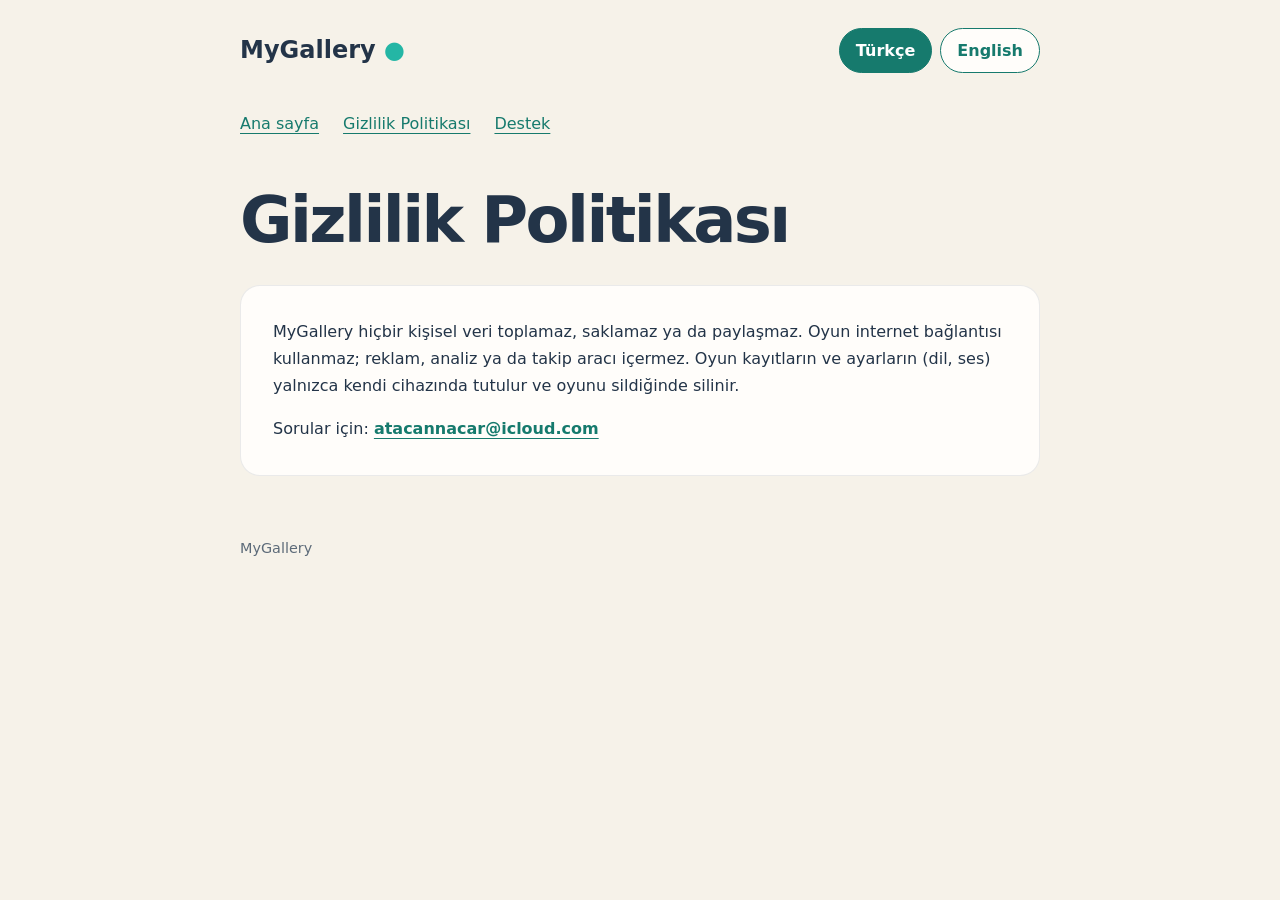
==== privacy.html @ e35fd09b "MyGallery destek ve gizlilik sayfaları Co-Authored-By: Claude Opus 5.5 <noreply@anthropic.com>" ====
<!doctype html>
<html lang="tr">
<head>
  <meta charset="utf-8">
  <meta name="viewport" content="width=device-width, initial-scale=1">
  <title>Gizlilik / Privacy · MyGallery</title>
  <meta name="description" content="MyGallery — araba galerisi işletme oyunu / car dealership game.">
  <link rel="stylesheet" href="style.css">
  <script src="site.js" defer></script>
</head>
<body>
  <header><a class="brand" data-page href="index.html">MyGallery<span aria-hidden="true"> ●</span></a>
    <div class="languages" role="group" aria-label="Dil / Language">
      <button type="button" data-select-lang="tr" lang="tr">Türkçe</button>
      <button type="button" data-select-lang="en" lang="en">English</button>
    </div>
  </header>
  <main><section lang="tr" data-lang="tr"><nav aria-label="Sayfalar"><a data-page href="index.html">Ana sayfa</a><a data-page href="privacy.html">Gizlilik Politikası</a><a data-page href="support.html">Destek</a></nav><h1>Gizlilik Politikası</h1><div class="card"><p>MyGallery hiçbir kişisel veri toplamaz, saklamaz ya da paylaşmaz. Oyun internet bağlantısı kullanmaz; reklam, analiz ya da takip aracı içermez. Oyun kayıtların ve ayarların (dil, ses) yalnızca kendi cihazında tutulur ve oyunu sildiğinde silinir.</p><p>Sorular için: <span class="email"><a href="mailto:atacannacar@icloud.com">atacannacar@icloud.com</a></span></p></div></section><section lang="en" data-lang="en"><nav aria-label="Pages"><a data-page href="index.html">Home</a><a data-page href="privacy.html">Privacy Policy</a><a data-page href="support.html">Support</a></nav><h1>Privacy Policy</h1><div class="card"><p>MyGallery does not collect, store or share any personal data. The game does not use the internet and contains no ads, analytics or tracking. Your saves and settings (language, sound) are kept only on your device and are removed when you delete the game.</p><p>Questions: <span class="email"><a href="mailto:atacannacar@icloud.com">atacannacar@icloud.com</a></span></p></div></section></main>
  <footer>MyGallery</footer>
</body>
</html>
---- style.css ----
:root {
  color-scheme: light;
  --cream: #f6f2e9;
  --paper: #fffdfa;
  --ink: #233448;
  --teal: #167a6d;
  --accent: #24b6a5;
}
* { box-sizing: border-box; }
body {
  margin: 0;
  color: var(--ink);
  background: var(--cream);
  font-family: ui-rounded, system-ui, -apple-system, BlinkMacSystemFont, "Segoe UI", sans-serif;
  line-height: 1.7;
  overflow-wrap: anywhere;
}
header, main, footer { width: min(100% - 40px, 800px); margin-inline: auto; }
header { display: flex; align-items: center; justify-content: space-between; gap: 20px; flex-wrap: wrap; padding-block: 28px; }
.brand { color: var(--ink); font-size: 1.5rem; font-weight: 850; text-decoration: none; }
.brand span { color: var(--accent); }
.languages { display: flex; gap: 8px; }
button, a { touch-action: manipulation; }
button {
  min-height: 44px;
  padding: 8px 16px;
  border: 1px solid var(--teal);
  border-radius: 24px;
  font: inherit;
  font-weight: 650;
  color: var(--teal);
  background: var(--paper);
  cursor: pointer;
}
button[aria-pressed="true"] { color: white; background: var(--teal); }
a { color: var(--teal); text-underline-offset: 4px; }
a:focus-visible, button:focus-visible { outline: 3px solid var(--ink); outline-offset: 4px; }
nav { display: flex; gap: 8px 24px; flex-wrap: wrap; margin-bottom: 40px; }
nav a { display: inline-flex; align-items: center; min-height: 44px; }
h1 { font-size: clamp(2.2rem, 7vw, 4rem); letter-spacing: -0.04em; line-height: 1.12; margin: 16px 0 28px; }
h2 { font-size: 1.25rem; line-height: 1.4; margin-top: 0; }
p { margin: 0 0 16px; }
p:last-child { margin-bottom: 0; }
.lead { font-size: 1.15rem; margin-bottom: 32px; }
.eyebrow { color: var(--teal); font-weight: 750; }
.card { padding: clamp(20px, 4vw, 32px); margin-block: 20px; background: var(--paper); border: 1px solid #23344818; border-radius: 20px; }
.email { font-weight: 650; }
footer { padding-block: 40px; color: #5d6b79; font-size: 0.9rem; }
section + section { margin-top: 48px; }
[hidden] { display: none !important; }
@media (prefers-reduced-motion: no-preference) {
  button { transition: background-color 120ms ease; }
}
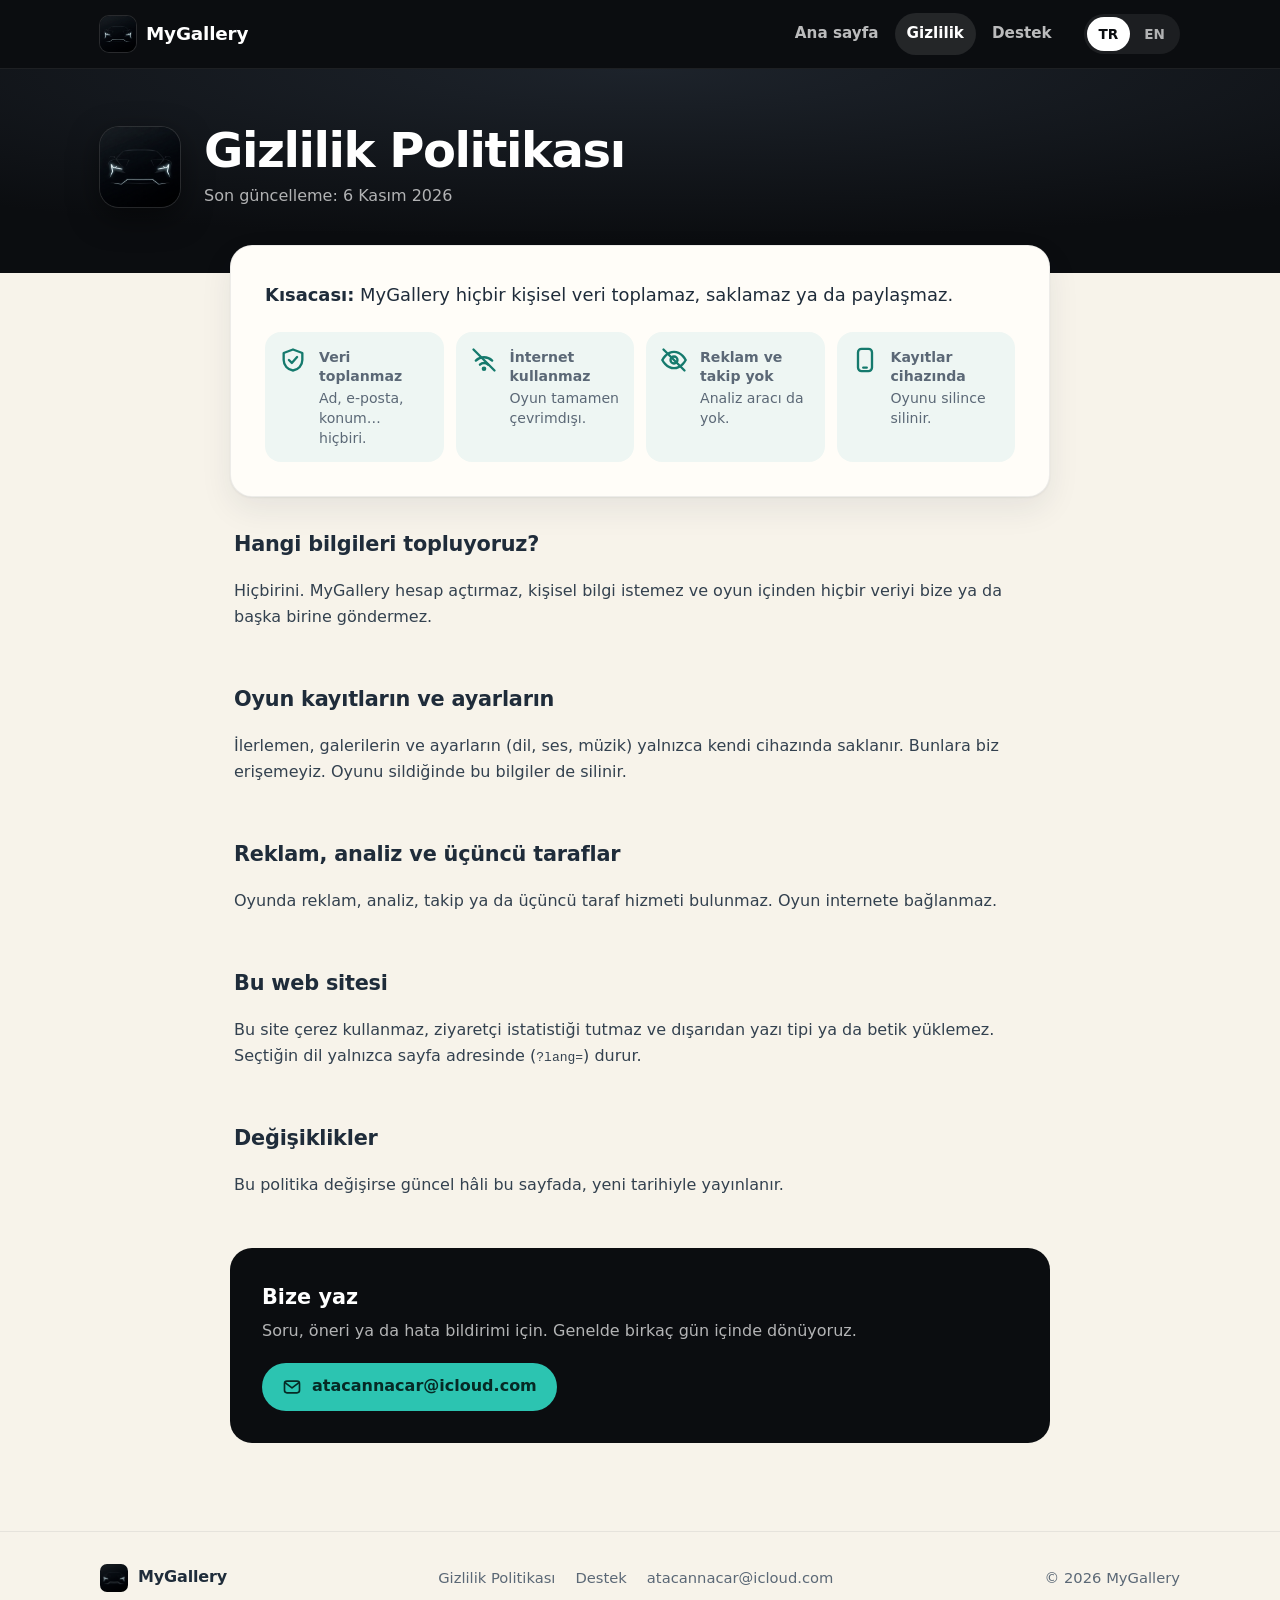
==== commit 85cc5499: "Site yenilendi: ikon, ekran görüntüleri, yeni tasarım Co-Authored-By: Claude Opus 5.5 <noreply@anthr" ====
--- a/privacy.html
+++ b/privacy.html
@@ -3,19 +3,98 @@
 <head>
   <meta charset="utf-8">
   <meta name="viewport" content="width=device-width, initial-scale=1">
-  <title>Gizlilik / Privacy · MyGallery</title>
-  <meta name="description" content="MyGallery — araba galerisi işletme oyunu / car dealership game.">
+  <title>Gizlilik Politikası · MyGallery</title>
+  <meta name="description" content="MyGallery gizlilik politikası: hiçbir kişisel veri toplanmaz. / MyGallery privacy policy: no personal data is collected.">
+  <meta name="theme-color" content="#0b0d10">
+  <meta property="og:title" content="MyGallery">
+  <meta property="og:description" content="Küçük bir galeri. Büyük pazarlıklar. / Small showroom. Big deals.">
+  <meta property="og:image" content="img/icon-512.png">
+  <link rel="icon" type="image/png" href="img/favicon.png">
+  <link rel="apple-touch-icon" href="img/apple-touch-icon.png">
   <link rel="stylesheet" href="style.css">
   <script src="site.js" defer></script>
 </head>
 <body>
-  <header><a class="brand" data-page href="index.html">MyGallery<span aria-hidden="true"> ●</span></a>
-    <div class="languages" role="group" aria-label="Dil / Language">
-      <button type="button" data-select-lang="tr" lang="tr">Türkçe</button>
-      <button type="button" data-select-lang="en" lang="en">English</button>
+  <header class="site-header">
+    <div class="wrap">
+      <a class="brand" data-page href="index.html"><img src="img/favicon.png" alt="" width="36" height="36">MyGallery</a>
+      <nav class="site-nav" aria-label="Sayfalar / Pages">
+        <a data-page href="index.html"><span data-lang="tr">Ana sayfa</span><span data-lang="en">Home</span></a>
+        <a data-page href="privacy.html" aria-current="page"><span data-lang="tr">Gizlilik</span><span data-lang="en">Privacy</span></a>
+        <a data-page href="support.html"><span data-lang="tr">Destek</span><span data-lang="en">Support</span></a>
+      </nav>
+      <div class="languages" role="group" aria-label="Dil / Language">
+        <button type="button" data-select-lang="tr" lang="tr">TR</button>
+        <button type="button" data-select-lang="en" lang="en">EN</button>
+      </div>
     </div>
   </header>
-  <main><section lang="tr" data-lang="tr"><nav aria-label="Sayfalar"><a data-page href="index.html">Ana sayfa</a><a data-page href="privacy.html">Gizlilik Politikası</a><a data-page href="support.html">Destek</a></nav><h1>Gizlilik Politikası</h1><div class="card"><p>MyGallery hiçbir kişisel veri toplamaz, saklamaz ya da paylaşmaz. Oyun internet bağlantısı kullanmaz; reklam, analiz ya da takip aracı içermez. Oyun kayıtların ve ayarların (dil, ses) yalnızca kendi cihazında tutulur ve oyunu sildiğinde silinir.</p><p>Sorular için: <span class="email"><a href="mailto:atacannacar@icloud.com">atacannacar@icloud.com</a></span></p></div></section><section lang="en" data-lang="en"><nav aria-label="Pages"><a data-page href="index.html">Home</a><a data-page href="privacy.html">Privacy Policy</a><a data-page href="support.html">Support</a></nav><h1>Privacy Policy</h1><div class="card"><p>MyGallery does not collect, store or share any personal data. The game does not use the internet and contains no ads, analytics or tracking. Your saves and settings (language, sound) are kept only on your device and are removed when you delete the game.</p><p>Questions: <span class="email"><a href="mailto:atacannacar@icloud.com">atacannacar@icloud.com</a></span></p></div></section></main>
-  <footer>MyGallery</footer>
+
+    <main>
+    <section class="page-hero">
+      <div class="wrap">
+        <img src="img/icon-512.png" alt="" width="80" height="80">
+        <div>
+          <h1><span data-lang="tr">Gizlilik Politikası</span><span data-lang="en">Privacy Policy</span></h1>
+          <p><span data-lang="tr">Son güncelleme: 6 Kasım 2026</span><span data-lang="en">Last updated: 6 November 2026</span></p>
+        </div>
+      </div>
+    </section>
+    <div class="doc">
+      <div class="summary">
+        <p><span data-lang="tr"><strong>Kısacası:</strong> MyGallery hiçbir kişisel veri toplamaz, saklamaz ya da paylaşmaz.</span><span data-lang="en"><strong>In short:</strong> MyGallery does not collect, store or share any personal data.</span></p>
+        <div class="tiles">
+          <div class="tile"><svg viewBox="0 0 24 24" fill="none" stroke="currentColor" stroke-width="2" stroke-linecap="round" stroke-linejoin="round" aria-hidden="true"><path d="M12 3l8 3v6c0 4.5-3.4 8.3-8 9-4.6-.7-8-4.5-8-9V6l8-3z"/><path d="M8.5 12l2.5 2.5 4.5-5"/></svg><div><strong><span data-lang="tr">Veri toplanmaz</span><span data-lang="en">No data collected</span></strong><span><span data-lang="tr">Ad, e-posta, konum… hiçbiri.</span><span data-lang="en">No name, email or location.</span></span></div></div>
+          <div class="tile"><svg viewBox="0 0 24 24" fill="none" stroke="currentColor" stroke-width="2" stroke-linecap="round" aria-hidden="true"><path d="M5 12.5a10 10 0 0 1 14 0M8.5 16a5 5 0 0 1 7 0"/><circle cx="12" cy="19.5" r="1" fill="currentColor"/><path d="M3 3l18 18"/></svg><div><strong><span data-lang="tr">İnternet kullanmaz</span><span data-lang="en">No internet use</span></strong><span><span data-lang="tr">Oyun tamamen çevrimdışı.</span><span data-lang="en">The game is fully offline.</span></span></div></div>
+          <div class="tile"><svg viewBox="0 0 24 24" fill="none" stroke="currentColor" stroke-width="2" stroke-linecap="round" aria-hidden="true"><path d="M2 12s3.5-7 10-7 10 7 10 7-3.5 7-10 7S2 12 2 12z"/><circle cx="12" cy="12" r="3"/><path d="M3 3l18 18"/></svg><div><strong><span data-lang="tr">Reklam ve takip yok</span><span data-lang="en">No ads or tracking</span></strong><span><span data-lang="tr">Analiz aracı da yok.</span><span data-lang="en">No analytics either.</span></span></div></div>
+          <div class="tile"><svg viewBox="0 0 24 24" fill="none" stroke="currentColor" stroke-width="2" stroke-linecap="round" aria-hidden="true"><rect x="6" y="2.5" width="12" height="19" rx="3"/><path d="M10.5 18.5h3"/></svg><div><strong><span data-lang="tr">Kayıtlar cihazında</span><span data-lang="en">Saves stay on device</span></strong><span><span data-lang="tr">Oyunu silince silinir.</span><span data-lang="en">Removed with the app.</span></span></div></div>
+        </div>
+      </div>
+      <section class="doc-section">
+        <h2><span data-lang="tr">Hangi bilgileri topluyoruz?</span><span data-lang="en">What information do we collect?</span></h2>
+        <div data-lang="tr"><p>Hiçbirini. MyGallery hesap açtırmaz, kişisel bilgi istemez ve oyun içinden hiçbir veriyi bize ya da başka birine göndermez.</p></div>
+        <div data-lang="en"><p>None. MyGallery has no accounts, never asks for personal information and does not send any data from the game to us or to anyone else.</p></div>
+      </section>
+      <section class="doc-section">
+        <h2><span data-lang="tr">Oyun kayıtların ve ayarların</span><span data-lang="en">Your saves and settings</span></h2>
+        <div data-lang="tr"><p>İlerlemen, galerilerin ve ayarların (dil, ses, müzik) yalnızca kendi cihazında saklanır. Bunlara biz erişemeyiz. Oyunu sildiğinde bu bilgiler de silinir.</p></div>
+        <div data-lang="en"><p>Your progress, galleries and settings (language, sound, music) are stored only on your own device. We cannot access them. Deleting the game deletes them too.</p></div>
+      </section>
+      <section class="doc-section">
+        <h2><span data-lang="tr">Reklam, analiz ve üçüncü taraflar</span><span data-lang="en">Ads, analytics and third parties</span></h2>
+        <div data-lang="tr"><p>Oyunda reklam, analiz, takip ya da üçüncü taraf hizmeti bulunmaz. Oyun internete bağlanmaz.</p></div>
+        <div data-lang="en"><p>The game contains no ads, analytics, tracking or third-party services, and it does not connect to the internet.</p></div>
+      </section>
+      <section class="doc-section">
+        <h2><span data-lang="tr">Bu web sitesi</span><span data-lang="en">This website</span></h2>
+        <div data-lang="tr"><p>Bu site çerez kullanmaz, ziyaretçi istatistiği tutmaz ve dışarıdan yazı tipi ya da betik yüklemez. Seçtiğin dil yalnızca sayfa adresinde (<code>?lang=</code>) durur.</p></div>
+        <div data-lang="en"><p>This site uses no cookies, keeps no visitor statistics and loads no outside fonts or scripts. Your chosen language lives only in the page address (<code>?lang=</code>).</p></div>
+      </section>
+      <section class="doc-section">
+        <h2><span data-lang="tr">Değişiklikler</span><span data-lang="en">Changes</span></h2>
+        <div data-lang="tr"><p>Bu politika değişirse güncel hâli bu sayfada, yeni tarihiyle yayınlanır.</p></div>
+        <div data-lang="en"><p>If this policy changes, the updated version will be posted on this page with a new date.</p></div>
+      </section>
+      <div class="contact">
+        <div>
+          <h2><span data-lang="tr">Bize yaz</span><span data-lang="en">Get in touch</span></h2>
+          <p><span data-lang="tr">Soru, öneri ya da hata bildirimi için. Genelde birkaç gün içinde dönüyoruz.</span><span data-lang="en">Questions, ideas or bug reports. We usually reply within a few days.</span></p>
+        </div>
+        <a class="button" href="mailto:atacannacar@icloud.com?subject=MyGallery"><svg viewBox="0 0 24 24" fill="none" stroke="currentColor" stroke-width="2" stroke-linecap="round" stroke-linejoin="round" aria-hidden="true"><rect x="3" y="5" width="18" height="14" rx="3"/><path d="M4 7l8 6 8-6"/></svg>atacannacar@icloud.com</a>
+      </div>
+    </div>
+  </main>
+
+  <footer class="site-footer">
+    <div class="wrap">
+      <a class="brand" data-page href="index.html"><img src="img/favicon.png" alt="" width="28" height="28">MyGallery</a>
+      <nav class="footer-links" aria-label="Alt bağlantılar / Footer">
+        <a data-page href="privacy.html"><span data-lang="tr">Gizlilik Politikası</span><span data-lang="en">Privacy Policy</span></a>
+        <a data-page href="support.html"><span data-lang="tr">Destek</span><span data-lang="en">Support</span></a>
+        <a href="mailto:atacannacar@icloud.com">atacannacar@icloud.com</a>
+      </nav>
+      <span>© 2026 MyGallery</span>
+    </div>
+  </footer>
 </body>
 </html>
--- a/style.css
+++ b/style.css
@@ -1,53 +1,156 @@
 :root {
   color-scheme: light;
-  --cream: #f6f2e9;
-  --paper: #fffdfa;
-  --ink: #233448;
-  --teal: #167a6d;
-  --accent: #24b6a5;
+  --night: #0b0d10;
+  --night-2: #14181d;
+  --night-line: #ffffff14;
+  --cream: #f7f3ea;
+  --paper: #fffdf8;
+  --ink: #1f2c3a;
+  --muted: #5b6876;
+  --teal: #157a6d;
+  --mint: #2cc4b1;
+  --gold: #f4c25b;
+  --line: #1f2c3a14;
+  --radius: 22px;
+  --shadow: 0 1px 2px #1f2c3a0f, 0 12px 32px #1f2c3a14;
 }
 * { box-sizing: border-box; }
+html { -webkit-text-size-adjust: 100%; }
 body {
   margin: 0;
   color: var(--ink);
   background: var(--cream);
-  font-family: ui-rounded, system-ui, -apple-system, BlinkMacSystemFont, "Segoe UI", sans-serif;
-  line-height: 1.7;
+  font-family: ui-rounded, "SF Pro Rounded", system-ui, -apple-system, BlinkMacSystemFont, "Segoe UI", sans-serif;
+  line-height: 1.65;
   overflow-wrap: anywhere;
 }
-header, main, footer { width: min(100% - 40px, 800px); margin-inline: auto; }
-header { display: flex; align-items: center; justify-content: space-between; gap: 20px; flex-wrap: wrap; padding-block: 28px; }
-.brand { color: var(--ink); font-size: 1.5rem; font-weight: 850; text-decoration: none; }
-.brand span { color: var(--accent); }
-.languages { display: flex; gap: 8px; }
+img { max-width: 100%; display: block; }
+a { color: var(--teal); text-underline-offset: 4px; }
 button, a { touch-action: manipulation; }
-button {
-  min-height: 44px;
-  padding: 8px 16px;
-  border: 1px solid var(--teal);
-  border-radius: 24px;
-  font: inherit;
-  font-weight: 650;
-  color: var(--teal);
-  background: var(--paper);
-  cursor: pointer;
+a:focus-visible, button:focus-visible, summary:focus-visible { outline: 3px solid var(--mint); outline-offset: 3px; border-radius: 8px; }
+[hidden] { display: none !important; }
+.wrap { width: min(100% - 32px, 1080px); margin-inline: auto; }
+
+/* ---------- Header ---------- */
+.site-header { background: var(--night); color: #fff; position: sticky; top: 0; z-index: 10; border-bottom: 1px solid var(--night-line); }
+.site-header .wrap { display: flex; align-items: center; gap: 12px 20px; flex-wrap: wrap; min-height: 68px; padding-block: 10px; }
+.brand { display: inline-flex; align-items: center; gap: 10px; color: #fff; text-decoration: none; font-weight: 800; font-size: 1.15rem; letter-spacing: -0.01em; }
+.brand img { width: 36px; height: 36px; border-radius: 9px; box-shadow: 0 0 0 1px #ffffff1f; }
+.site-nav { display: flex; gap: 4px; flex-wrap: wrap; margin-left: auto; }
+.site-nav a { color: #ffffffb8; text-decoration: none; font-weight: 600; font-size: 0.95rem; padding: 8px 12px; border-radius: 999px; min-height: 40px; display: inline-flex; align-items: center; }
+.site-nav a:hover { color: #fff; background: #ffffff10; }
+.site-nav a[aria-current="page"] { color: #fff; background: #ffffff1a; }
+.languages { display: flex; padding: 3px; gap: 2px; background: #ffffff12; border-radius: 999px; }
+.languages button { min-height: 34px; padding: 4px 12px; border: 0; border-radius: 999px; font: inherit; font-size: 0.85rem; font-weight: 700; color: #ffffffa8; background: transparent; cursor: pointer; }
+.languages button[aria-pressed="true"] { color: var(--night); background: #fff; }
+
+/* ---------- Hero ---------- */
+.hero { background: radial-gradient(120% 80% at 50% 0%, #1d232b 0%, var(--night) 60%); color: #fff; overflow: hidden; }
+.hero .wrap { display: grid; grid-template-columns: 1.1fr 0.9fr; gap: 40px; align-items: center; padding-block: 72px 0; }
+.hero-copy { padding-bottom: 72px; }
+.eyebrow { display: inline-flex; align-items: center; gap: 8px; font-size: 0.85rem; font-weight: 700; letter-spacing: 0.06em; text-transform: uppercase; color: var(--mint); margin: 0 0 18px; }
+.hero h1 { font-size: clamp(2.4rem, 6vw, 4.2rem); line-height: 1.04; letter-spacing: -0.035em; margin: 0 0 22px; }
+.hero h1 em { font-style: normal; color: var(--gold); }
+.hero .lead { font-size: clamp(1.05rem, 2.2vw, 1.2rem); color: #ffffffc4; max-width: 34em; margin: 0 0 30px; }
+.cta-row { display: flex; flex-wrap: wrap; gap: 12px; align-items: center; }
+.store-badge { display: inline-flex; align-items: center; gap: 12px; padding: 10px 20px 10px 16px; border-radius: 14px; background: #fff; color: var(--night); text-decoration: none; min-height: 56px; }
+.store-badge svg { width: 26px; height: 26px; flex: none; }
+.store-badge small { display: block; font-size: 0.72rem; font-weight: 600; color: #5b6876; line-height: 1.1; }
+.store-badge strong { display: block; font-size: 1.1rem; line-height: 1.2; }
+.chips { display: flex; flex-wrap: wrap; gap: 8px; margin-top: 26px; padding: 0; list-style: none; }
+.chips li { font-size: 0.85rem; font-weight: 600; color: #ffffffd0; padding: 6px 12px; border-radius: 999px; border: 1px solid #ffffff24; }
+
+.hero-visual { position: relative; display: flex; justify-content: center; align-items: flex-start; align-self: end; height: 600px; overflow: hidden; padding-top: 8px; }
+.hero-visual::before { content: ""; position: absolute; inset: 10% -10% auto; height: 70%; background: radial-gradient(closest-side, #2cc4b155, transparent); filter: blur(10px); }
+.hero-visual .phone { width: min(300px, 78vw); }
+
+/* ---------- Phone frame ---------- */
+.phone { position: relative; border-radius: 44px; padding: 10px; background: linear-gradient(160deg, #3a4048, #15181c); box-shadow: 0 30px 60px #00000059, inset 0 0 0 1px #ffffff1a; }
+.phone img { border-radius: 34px; width: 100%; height: auto; aspect-ratio: 1320 / 2868; object-fit: cover; background: #ddd; }
+
+/* ---------- Sections ---------- */
+.section { padding-block: 96px 72px; }
+.section-head { max-width: 640px; margin-bottom: 44px; }
+.section-head h2 { font-size: clamp(1.8rem, 4vw, 2.6rem); line-height: 1.12; letter-spacing: -0.03em; margin: 0 0 12px; }
+.section-head p { color: var(--muted); font-size: 1.08rem; margin: 0; }
+.kicker { color: var(--teal); font-weight: 750; font-size: 0.85rem; letter-spacing: 0.06em; text-transform: uppercase; margin: 0 0 10px; }
+
+.features { display: grid; grid-template-columns: repeat(auto-fill, minmax(min(100%, 300px), 1fr)); gap: 22px; }
+.feature { background: var(--paper); border: 1px solid var(--line); border-radius: var(--radius); box-shadow: var(--shadow); overflow: hidden; display: flex; flex-direction: column; }
+.feature-shot { background: linear-gradient(180deg, #e3f1ed, #f4efe4); padding: 28px 24px; display: flex; justify-content: center; }
+.feature-shot .phone { width: 180px; border-radius: 30px; padding: 6px; box-shadow: 0 18px 36px #1f2c3a33, inset 0 0 0 1px #ffffff1a; }
+.feature-shot .phone img { border-radius: 24px; }
+.feature-body { padding: 22px 24px 26px; }
+.feature h3 { font-size: 1.2rem; margin: 0 0 6px; letter-spacing: -0.01em; }
+.feature p { margin: 0; color: var(--muted); }
+
+.promise { background: var(--night); color: #fff; border-radius: 28px; padding: clamp(28px, 5vw, 48px); display: grid; grid-template-columns: auto 1fr; gap: 28px; align-items: center; }
+.promise img { width: 96px; height: 96px; border-radius: 22px; box-shadow: 0 0 0 1px #ffffff1f, 0 10px 30px #00000066; }
+.promise h2 { margin: 0 0 8px; font-size: clamp(1.4rem, 3vw, 1.9rem); letter-spacing: -0.02em; }
+.promise p { margin: 0; color: #ffffffbd; }
+.promise a { color: var(--mint); }
+
+/* ---------- Doc pages (privacy / support) ---------- */
+.page-hero { background: radial-gradient(120% 120% at 50% 0%, #1d232b 0%, var(--night) 70%); color: #fff; }
+.page-hero .wrap { padding-block: 56px 64px; display: flex; gap: 24px; align-items: center; }
+.page-hero img { width: 80px; height: 80px; border-radius: 19px; box-shadow: 0 0 0 1px #ffffff1f, 0 10px 30px #00000080; flex: none; }
+.page-hero h1 { font-size: clamp(2rem, 5vw, 3rem); line-height: 1.08; letter-spacing: -0.03em; margin: 0 0 6px; }
+.page-hero p { margin: 0; color: #ffffffad; }
+.doc { width: min(100% - 32px, 820px); margin: -28px auto 0; position: relative; }
+.summary { background: var(--paper); border: 1px solid var(--line); border-radius: var(--radius); box-shadow: var(--shadow); padding: clamp(22px, 4vw, 34px); }
+.summary > p { font-size: 1.12rem; margin: 0 0 22px; }
+.tiles { display: grid; grid-template-columns: repeat(auto-fit, minmax(min(100%, 170px), 1fr)); gap: 12px; }
+.tile { display: flex; gap: 12px; align-items: flex-start; padding: 14px; border-radius: 16px; background: #eef6f3; }
+.tile svg { flex: none; width: 28px; height: 28px; color: var(--teal); }
+.tile strong { display: block; line-height: 1.3; }
+.tile span { display: block; font-size: 0.88rem; color: var(--muted); line-height: 1.4; margin-top: 2px; }
+.doc-section { padding: 30px 4px 6px; }
+.doc-section h2 { font-size: 1.3rem; letter-spacing: -0.01em; margin: 0 0 10px; }
+.doc-section p, .doc-section li { color: #33414f; }
+.doc-section ul { padding-left: 1.2em; margin: 0; }
+.doc-section li + li { margin-top: 6px; }
+
+.faq { display: grid; gap: 12px; }
+.faq details { background: var(--paper); border: 1px solid var(--line); border-radius: 18px; box-shadow: 0 1px 2px #1f2c3a0d; }
+.faq summary { list-style: none; cursor: pointer; padding: 18px 56px 18px 22px; font-weight: 700; font-size: 1.05rem; position: relative; min-height: 44px; }
+.faq summary::-webkit-details-marker { display: none; }
+.faq summary::after { content: ""; position: absolute; right: 22px; top: 50%; width: 10px; height: 10px; border-right: 2.5px solid var(--teal); border-bottom: 2.5px solid var(--teal); transform: translateY(-70%) rotate(45deg); transition: transform 160ms ease; }
+.faq details[open] summary::after { transform: translateY(-30%) rotate(-135deg); }
+.faq details p { margin: 0; padding: 0 22px 20px; color: #33414f; }
+
+.contact { margin-top: 28px; background: var(--night); color: #fff; border-radius: var(--radius); padding: clamp(22px, 4vw, 32px); display: flex; flex-wrap: wrap; gap: 18px 24px; align-items: center; justify-content: space-between; }
+.contact h2 { margin: 0 0 4px; font-size: 1.3rem; }
+.contact p { margin: 0; color: #ffffffb0; }
+.button { display: inline-flex; align-items: center; gap: 10px; min-height: 48px; padding: 10px 20px; border-radius: 999px; background: var(--mint); color: #062a25; font-weight: 750; text-decoration: none; }
+.button:hover { background: #4fd6c5; }
+.button svg { width: 20px; height: 20px; }
+
+/* ---------- Footer ---------- */
+.site-footer { margin-top: 88px; border-top: 1px solid var(--line); }
+.site-footer .wrap { display: flex; flex-wrap: wrap; gap: 14px 28px; align-items: center; justify-content: space-between; padding-block: 30px 40px; color: var(--muted); font-size: 0.92rem; }
+.site-footer .brand { color: var(--ink); font-size: 1rem; }
+.site-footer .brand img { width: 28px; height: 28px; border-radius: 7px; box-shadow: none; }
+.footer-links { display: flex; flex-wrap: wrap; gap: 6px 20px; }
+.footer-links a { color: var(--muted); text-decoration: none; min-height: 32px; display: inline-flex; align-items: center; }
+.footer-links a:hover { color: var(--teal); }
+
+/* ---------- Responsive ---------- */
+@media (max-width: 820px) {
+  .hero .wrap { grid-template-columns: 1fr; padding-top: 48px; gap: 8px; }
+  .hero-copy { padding-bottom: 24px; }
+  .hero-visual { height: 420px; }
+  .hero-visual .phone { width: min(250px, 70vw); }
+  .section { padding-block: 92px 56px; }
 }
-button[aria-pressed="true"] { color: white; background: var(--teal); }
-a { color: var(--teal); text-underline-offset: 4px; }
-a:focus-visible, button:focus-visible { outline: 3px solid var(--ink); outline-offset: 4px; }
-nav { display: flex; gap: 8px 24px; flex-wrap: wrap; margin-bottom: 40px; }
-nav a { display: inline-flex; align-items: center; min-height: 44px; }
-h1 { font-size: clamp(2.2rem, 7vw, 4rem); letter-spacing: -0.04em; line-height: 1.12; margin: 16px 0 28px; }
-h2 { font-size: 1.25rem; line-height: 1.4; margin-top: 0; }
-p { margin: 0 0 16px; }
-p:last-child { margin-bottom: 0; }
-.lead { font-size: 1.15rem; margin-bottom: 32px; }
-.eyebrow { color: var(--teal); font-weight: 750; }
-.card { padding: clamp(20px, 4vw, 32px); margin-block: 20px; background: var(--paper); border: 1px solid #23344818; border-radius: 20px; }
-.email { font-weight: 650; }
-footer { padding-block: 40px; color: #5d6b79; font-size: 0.9rem; }
-section + section { margin-top: 48px; }
-[hidden] { display: none !important; }
+@media (max-width: 560px) {
+  .site-header { position: static; }
+  .site-nav { margin-left: 0; order: 3; width: 100%; }
+  .languages { margin-left: auto; }
+  .site-nav a { padding-inline: 10px; }
+  .promise { grid-template-columns: 1fr; text-align: left; }
+  .page-hero .wrap { flex-direction: column; align-items: flex-start; gap: 16px; padding-block: 40px 56px; }
+  .page-hero img { width: 64px; height: 64px; border-radius: 15px; }
+}
 @media (prefers-reduced-motion: no-preference) {
-  button { transition: background-color 120ms ease; }
+  .button, .site-nav a, .languages button { transition: background-color 140ms ease, color 140ms ease; }
 }
